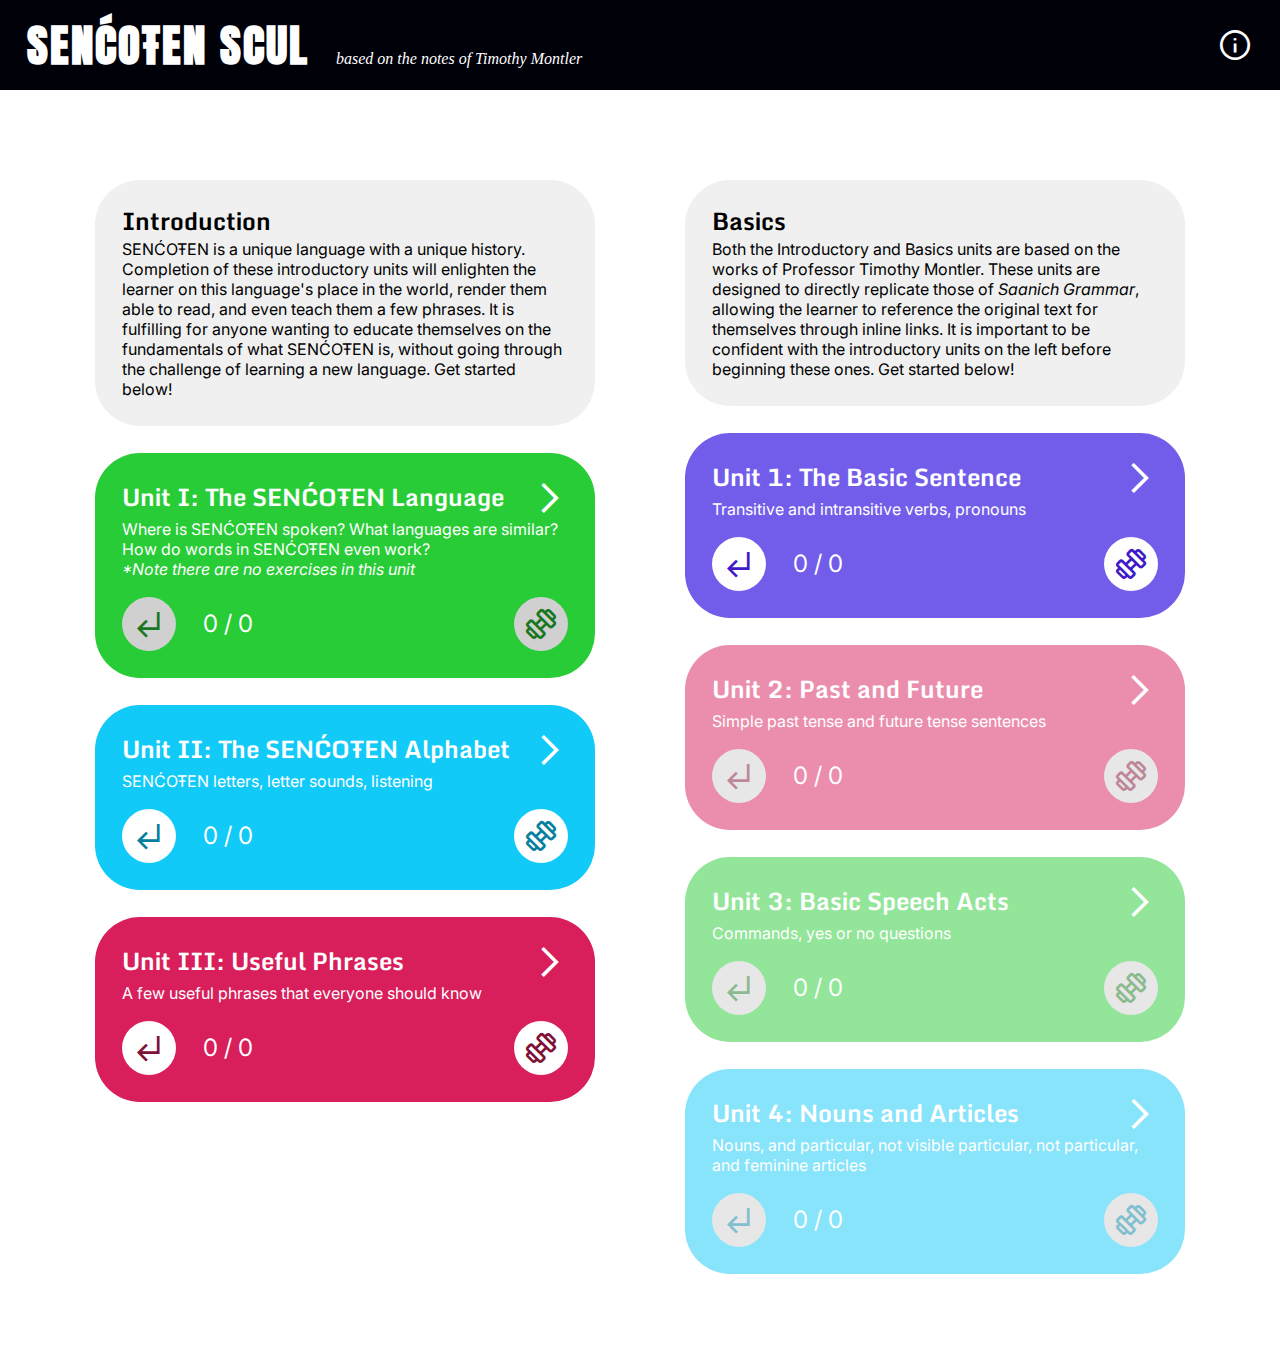
==== index.html @ 42f574f5 "first test" ====
<!DOCTYPE html>
<html lang="en">
<head>
    <meta charset="UTF-8">
    <meta http-equiv="X-UA-Compatible" content="IE=edge">
    <meta name="viewport" content="width=device-width, initial-scale=1.0">
    <link rel="stylesheet" href="style.css"/>
    <link rel="stylesheet" href="https://fonts.googleapis.com/css2?family=Material+Symbols+Outlined:opsz,wght,FILL,GRAD@48,400,0,0"/>
    <script src="script.js" defer></script>
    <title>SENĆOŦEN SCUL</title>
</head>

<body>

    <nav id="main-nav">
        <a href="#">
            <h1>SENĆOŦEN SCUL</h1>
            <span>based on the notes of Timothy Montler</span>
        </a>
        <div class="material-symbols-outlined" onclick="toggleInfobox()">info</div>
    </nav>

    <div id="info-lightbox">
        <div id="info-card">
            <h2>More Information</h2>
            <p>SENĆOŦEN SCUL is an modern online website with the aim of making the SENĆOŦEN language more accessible to all. It is intended provide insights ranging from the place SENĆOŦEN has in the world to small details in SENĆOŦEN grammar. Most of the content of this website is based off of the work of Professor Timothy Montler, who has dedicated much of this linguistic career to studying the SENĆOŦEN language.</p>
            <p><br>&copy; 2023 wmtmky.github.io/</p>
            <button onclick="toggleInfobox()">
                <h2>Great!</h2>
            </button>
        </div>
    </div>

    <main id="main">

        <section id="section-1">
            <header>
                <h2>Introduction</h2>
                <p>SENĆOŦEN is a unique language with a unique history. Completion of these introductory units will enlighten the learner on this language's place in the world, render them able to read, and even teach them a few phrases. It is fulfilling for anyone wanting to educate themselves on the fundamentals of what SENĆOŦEN is, without going through the challenge of learning a new language. Get started below!</p>
            </header>

            <div id="unit-i" class="unit green exerciseless" onclick="toggleUnit('i', event)">

                <div class="unit-heading">
                    <h2 class="unit-title">Unit I: The SENĆOŦEN Language</h2>
                    <div class="material-symbols-outlined">arrow_forward_ios</div>
                </div>

                <p class="unit-desc">Where is SENĆOŦEN spoken? What languages are similar? How do words in SENĆOŦEN even work?<br><em>*Note there are no exercises in this unit</em>
                </p>

                <div class="unit-body">
                    <div class="unit-stats">
                        <div id="unit-i-status" class="material-symbols-outlined">subdirectory_arrow_left</div>
                        <div class="unit-progress">
                            <span id="unit-i-progress">0</span> / 0
                        </div>
                    </div>
                    <div class="material-symbols-outlined">exercise</div>
                </div>
                
            </div>

            <div id="unit-ii" class="unit blue" onclick="toggleUnit('ii', event)">

                <div class="unit-heading">
                    <h2 class="unit-title">Unit II: The SENĆOŦEN Alphabet</h2>
                    <div class="material-symbols-outlined">arrow_forward_ios</div>
                </div>

                <p class="unit-desc">SENĆOŦEN letters, letter sounds, listening</p>

                <div class="unit-body">
                    <div class="unit-stats">
                        <div id="unit-ii-status" class="material-symbols-outlined">subdirectory_arrow_left</div>
                        <div class="unit-progress">
                            <span id="unit-ii-progress">0</span> / 0
                        </div>
                    </div>
                    <div class="material-symbols-outlined">exercise</div>
                </div>

            </div>

            <div id="unit-iii" class="unit red" onclick="toggleUnit('iii', event)">

                <div class="unit-heading">
                    <h2 class="unit-title">Unit III: Useful Phrases</h2>
                    <div class="material-symbols-outlined">arrow_forward_ios</div>
                </div>

                <p class="unit-desc">A few useful phrases that everyone should know</p>

                <div class="unit-body">
                    <div class="unit-stats">
                        <div id="unit-iii-status" class="material-symbols-outlined">subdirectory_arrow_left</div>
                        <div class="unit-progress">
                            <span id="unit-iii-progress">0</span> / 0
                        </div>
                    </div>
                    <div class="material-symbols-outlined">exercise</div>
                </div>

            </div>

        </section>
        
        <section id="section-2">
            <header>
                <h2>Basics</h2>
                <p>Both the Introductory and Basics units are based on the works of Professor Timothy Montler. These units are designed to directly replicate those of <em>Saanich Grammar</em>, allowing the learner to reference the original text for themselves through inline links. It is important to be confident with the introductory units on the left before beginning these ones. Get started below!</p>
            </header>

            <div id="unit-1" class="unit purple" onclick="toggleUnit(1, event)">

                <div class="unit-heading">
                    <h2 class="unit-title">Unit 1: The Basic Sentence</h2>
                    <div class="material-symbols-outlined">arrow_forward_ios</div>
                </div>

                <p class="unit-desc">Transitive and intransitive verbs, pronouns</p>

                <div class="unit-body">
                    <div class="unit-stats">
                        <div id="unit-1-status" class="material-symbols-outlined">subdirectory_arrow_left</div>
                        <div class="unit-progress">
                            <span id="unit-1-progress">0</span> / 0
                        </div>
                    </div>
                    <div class="material-symbols-outlined">exercise</div>
                </div>
                
            </div>

            <div id="unit-2" class="unit red unavailable" onclick="toggleUnit(2, event)">

                <div class="unit-heading">
                    <h2 class="unit-title">Unit 2: Past and Future</h2>
                    <div class="material-symbols-outlined">arrow_forward_ios</div>
                </div>

                <p class="unit-desc">Simple past tense and future tense sentences</p>

                <div class="unit-body">
                    <div class="unit-stats">
                        <div id="unit-s-status" class="material-symbols-outlined">subdirectory_arrow_left</div>
                        <div class="unit-progress">
                            <span id="unit-s-progress">0</span> / 0
                        </div>
                    </div>
                    <div class="material-symbols-outlined">exercise</div>
                </div>
                
            </div>

            <div id="unit-3" class="unit green unavailable" onclick="toggleUnit(3, event)">

                <div class="unit-heading">
                    <h2 class="unit-title">Unit 3: Basic Speech Acts</h2>
                    <div class="material-symbols-outlined">arrow_forward_ios</div>
                </div>

                <p class="unit-desc">Commands, yes or no questions</p>

                <div class="unit-body">
                    <div class="unit-stats">
                        <div id="unit-3-status" class="material-symbols-outlined">subdirectory_arrow_left</div>
                        <div class="unit-progress">
                            <span id="unit-3-progress">0</span> / 0
                        </div>
                    </div>
                    <div class="material-symbols-outlined">exercise</div>
                </div>
                
            </div>

            <div id="unit-4" class="unit blue unavailable" onclick="toggleUnit(4, event)">

                <div class="unit-heading">
                    <h2 class="unit-title">Unit 4: Nouns and Articles</h2>
                    <div class="material-symbols-outlined">arrow_forward_ios</div>
                </div>

                <p class="unit-desc">Nouns, and particular, not visible particular, not particular, and feminine articles</p>

                <div class="unit-body">
                    <div class="unit-stats">
                        <div id="unit-4-status" class="material-symbols-outlined">subdirectory_arrow_left</div>
                        <div class="unit-progress">
                            <span id="unit-4-progress">0</span> / 0
                        </div>
                    </div>
                    <div class="material-symbols-outlined">exercise</div>
                </div>
                
            </div>

        </section>

    </main>

</body>
</html>
---- style.css ----
@import url('https://fonts.googleapis.com/css2?family=Anton&family=Inter:wght@400;700&family=Monda:wght@700&family=Questrial&display=swap');

:root{
    --red-medium: #d81e5b;
    --green-medium: #28cc36;
    --blue-medium: #12caf8;
    --purple-medium: #725dea;
    --gold-medium: #ffc20a;

    --red-dark: #7e1135;
    --green-dark: #187720;
    --blue-dark: #05809e;
    --purple-dark: #401ac7;
    --gold-dark: #a37a00;

    --red-light: #eb6f99;
    --green-light: #77e480;
    --blue-light: #74e0fb;
    --purple-light: #c0b7f6;
    --gold-light: #ffdb70;

    --white: #ffffff;
    --grey-light: #f0f0f0;
    --grey-medium: #d0d0d0;
    --grey-dark: #092327;
    --black: #000009;
    
    --header-height: 10vh;
    --secondary-height: 3vh;
}

* div.material-symbols-outlined{
    transition: 250ms;
    font-size: 36px;
}

.material-symbols-outlined:hover{
    transform: scale(1.25);
}

*:is(h2,h3) {
    font-family: Monda, 'Arial Narrow Bold', sans-serif;
    font-weight: bold;
    margin: 0;
    line-height: 1.2;
}

*{
    box-sizing: border-box;
}

html{
    scroll-behavior: smooth;
}

body{
    background-color: var(--white);
    margin: 0;
    padding: 0;
    font-family: Inter, 'Arial Narrow Bold', sans-serif;
    user-select: none;
}

nav#main-nav{
    display: flex;
    position: fixed;
    top: 0;
    left: 0;
    height: var(--header-height);
    width: 100%;
    flex-direction: row;
    justify-content: space-between;
    align-items: center;
    font-family: 'Times New Roman', Times, serif;
    background-color: var(--black);
    color: var(--white);
    z-index: 1;
}

    nav#main-nav a{
        display: flex;
        flex-direction: row;
        align-items: baseline;
        color: inherit;
        text-decoration: inherit;
    }

    nav#main-nav h1{
        margin: 0 0 0 var(--secondary-height);
        font-family: Anton, Impact, Haettenschweiler, 'Arial Narrow Bold', sans-serif;
        font-size: min(5vh, 8vw);
        letter-spacing: 2px;
    }
    
    nav#main-nav span{
        display: none;
        margin-left: var(--secondary-height);
        font-style: italic;
    }

    nav#main-nav div{
        margin-right: var(--secondary-height);
    }

div#info-lightbox{
    position: fixed;
    display: none;
    top: 0;
    left: 0;
    width: 100%;
    height: 100%;
    padding: var(--header-height);
    justify-content: center;
    align-items: center;
    background-color: #000009cc;
    z-index: 2;
}

    div#info-lightbox div#info-card{
        background-color: var(--white);
        max-width: 500px;
        align-items: center;
    }

    div#info-lightbox div#info-card button{
        background-color: var(--green-medium);
        margin-top: var(--secondary-height);
        padding: 1vh;
        color: var(--white);
        border: 2px solid var(--black);
        border-radius: 1vh;
    }

main#main{
    display: grid;
    margin-top: var(--header-height);
    padding: var(--secondary-height);
    gap: var(--header-height);
    grid-template-columns: min(500px, 96%);
    justify-content: center;
    justify-items: center;
}

main#main section{
    display: flex;
    flex-direction: column;
    gap: var(--secondary-height);
}

main#main section *:is(header, div.unit), div#info-lightbox div#info-card {
    display: flex;
    padding: var(--secondary-height);
    border-radius: 5vh;
    flex-direction: column;
}

main#main section header{
    align-items: flex-start;
    background-color: var(--grey-light);
}

    main#main section *:is(header, div.unit) p, div#info-lightbox p{
        margin: 3px 0 0 0;
    }

main#main section div.unit{
    color: white;
    transition: 250ms;
    box-shadow: 0 0 0 black;
}

    main#main section div.unit:not(.unavailable):hover{
        transform: translate(5px, 5px);
    }

    main#main section div.unit:is(.green){
        background-color: var(--green-medium);
    }

        main#main section div.unit:is(.green):not(.unavailable):hover{
            box-shadow: -5px -5px 0 var(--green-dark);
        }

        main#main section div.unit:is(.green) div.unit-body div.material-symbols-outlined{
            color: var(--green-dark);
        }

    main#main section div.unit:is(.blue){
        background-color: var(--blue-medium);
    }

        main#main section div.unit:is(.blue):not(.unavailable):hover{
            box-shadow: -5px -5px 0 var(--blue-dark);
        }

        main#main section div.unit:is(.blue) div.unit-body div.material-symbols-outlined{
            color: var(--blue-dark);
        }

    main#main section div.unit:is(.red){
        background-color: var(--red-medium);
    }
    
        main#main section div.unit:is(.red):not(.unavailable):hover{
            box-shadow: -5px -5px 0 var(--red-dark);
        }

        main#main section div.unit:is(.red) div.unit-body div.material-symbols-outlined{
            color: var(--red-dark);
        }

    main#main section div.unit:is(.purple){
        background-color: var(--purple-medium);
    }
    
        main#main section div.unit:is(.purple):not(.unavailable):hover{
            box-shadow: -5px -5px 0 var(--purple-dark);
        }

        main#main section div.unit:is(.purple) div.unit-body div.material-symbols-outlined{
            color: var(--purple-dark);
        }

    main#main section div.unit:is(.unavailable) {
        opacity: 0.5;
    }

    main#main section div.unit div:is(.unit-heading,.unit-body,.unit-stats){
        display: flex;
        flex-direction: row;
        justify-content: space-between;
        align-items: center;
    }

    main#main section div.unit:not(.unavailable):hover h2.unit-title{
        text-decoration: underline;
    }

    main#main section div.unit div.unit-body{
        margin-top: 2vh;
    }

        main#main section div.unit div.unit-body div.unit-progress{
            margin-left: var(--secondary-height);
            font-size: 24px;
        }

        main#main section div.unit div.unit-body div.material-symbols-outlined{
            padding: 1vh;
            border-radius: var(--header-height);
            background-color: white;
        }
        
        main#main section div.unit div.unit-body div.material-symbols-outlined:hover{
            transform: scale(1.1);
        }

        main#main section div.unit:is(.exerciseless, .unavailable) div.unit-body div.material-symbols-outlined{
            background-color: var(--grey-medium);
        }

        main#main section div.unit:is(.exerciseless, .unavailable) div.unit-body div.material-symbols-outlined:hover{
            transform: scale(1);
        }

@media only screen and (min-width: 1000px) {
    main#main{
        padding: var(--header-height);
        grid-template-columns: repeat(2, min(500px, calc(50vw - 15vh)));
    }
}

@media only screen and (min-width: 600px) {
    nav#main-nav a span{
        display: block;
    }
}



nav#overview-header{
    display: flex;
    position: fixed;
    top: 0;
    left: 0;
    height: var(--header-height);
    width: 100%;
    flex-direction: row;
    justify-content: space-between;
    align-items: center;
    background-color: var(--grey-dark);
    color: var(--white);
    z-index: 4;
}

    nav#overview-header div.material-symbols-outlined{
        margin: var(--secondary-height);
    }

main#overview-body{
    margin-top: var(--header-height);
    padding: var(--secondary-height);
}
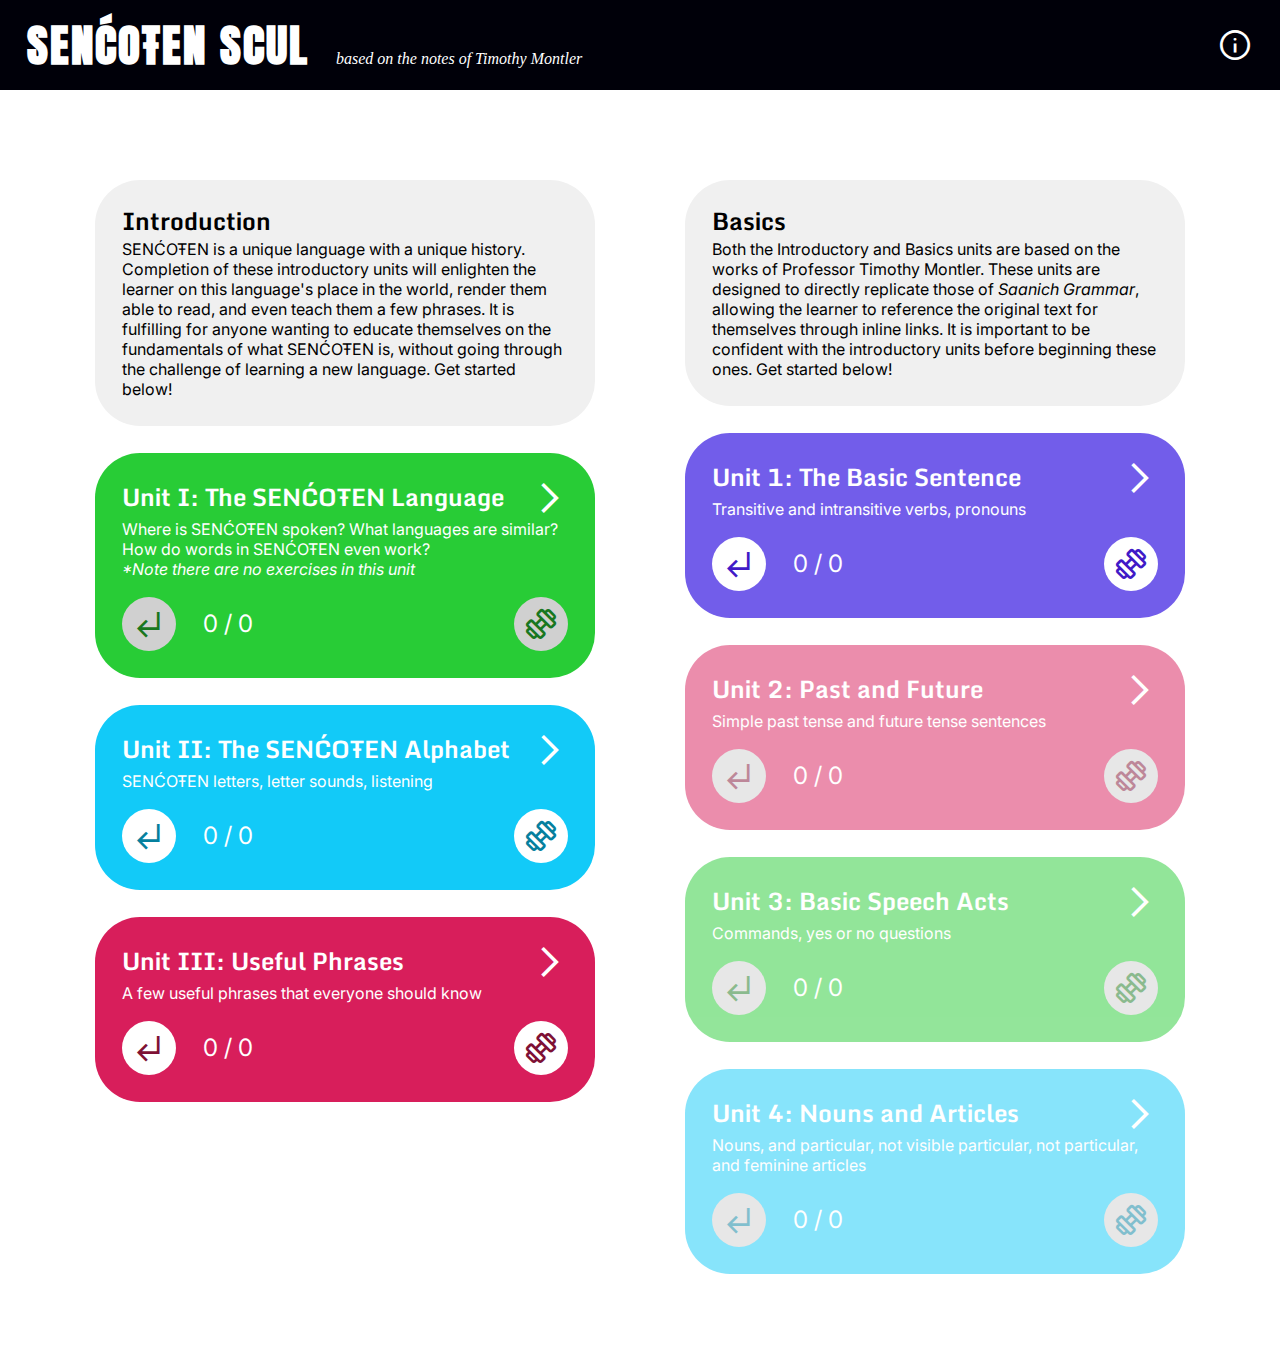
==== commit 2131e604: "04 15 16 20" ====
--- a/index.html
+++ b/index.html
@@ -39,7 +39,7 @@
                 <p>SENĆOŦEN is a unique language with a unique history. Completion of these introductory units will enlighten the learner on this language's place in the world, render them able to read, and even teach them a few phrases. It is fulfilling for anyone wanting to educate themselves on the fundamentals of what SENĆOŦEN is, without going through the challenge of learning a new language. Get started below!</p>
             </header>
 
-            <div id="unit-i" class="unit green exerciseless" onclick="toggleUnit('i', event)">
+            <div id="unit-i" class="unit green exerciseless" onclick="redirectUnit('i', event)">
 
                 <div class="unit-heading">
                     <h2 class="unit-title">Unit I: The SENĆOŦEN Language</h2>
@@ -61,7 +61,7 @@
                 
             </div>
 
-            <div id="unit-ii" class="unit blue" onclick="toggleUnit('ii', event)">
+            <div id="unit-ii" class="unit blue" onclick="redirectUnit('ii', event)">
 
                 <div class="unit-heading">
                     <h2 class="unit-title">Unit II: The SENĆOŦEN Alphabet</h2>
@@ -82,7 +82,7 @@
 
             </div>
 
-            <div id="unit-iii" class="unit red" onclick="toggleUnit('iii', event)">
+            <div id="unit-iii" class="unit red" onclick="redirectUnit('iii', event)">
 
                 <div class="unit-heading">
                     <h2 class="unit-title">Unit III: Useful Phrases</h2>
@@ -108,10 +108,10 @@
         <section id="section-2">
             <header>
                 <h2>Basics</h2>
-                <p>Both the Introductory and Basics units are based on the works of Professor Timothy Montler. These units are designed to directly replicate those of <em>Saanich Grammar</em>, allowing the learner to reference the original text for themselves through inline links. It is important to be confident with the introductory units on the left before beginning these ones. Get started below!</p>
+                <p>Both the Introductory and Basics units are based on the works of Professor Timothy Montler. These units are designed to directly replicate those of <em>Saanich Grammar</em>, allowing the learner to reference the original text for themselves through inline links. It is important to be confident with the introductory units before beginning these ones. Get started below!</p>
             </header>
 
-            <div id="unit-1" class="unit purple" onclick="toggleUnit(1, event)">
+            <div id="unit-1" class="unit purple" onclick="redirectUnit(1, event)">
 
                 <div class="unit-heading">
                     <h2 class="unit-title">Unit 1: The Basic Sentence</h2>
@@ -132,7 +132,7 @@
                 
             </div>
 
-            <div id="unit-2" class="unit red unavailable" onclick="toggleUnit(2, event)">
+            <div id="unit-2" class="unit red unavailable" onclick="redirectUnit(2, event)">
 
                 <div class="unit-heading">
                     <h2 class="unit-title">Unit 2: Past and Future</h2>
@@ -153,7 +153,7 @@
                 
             </div>
 
-            <div id="unit-3" class="unit green unavailable" onclick="toggleUnit(3, event)">
+            <div id="unit-3" class="unit green unavailable" onclick="redirectUnit(3, event)">
 
                 <div class="unit-heading">
                     <h2 class="unit-title">Unit 3: Basic Speech Acts</h2>
@@ -174,7 +174,7 @@
                 
             </div>
 
-            <div id="unit-4" class="unit blue unavailable" onclick="toggleUnit(4, event)">
+            <div id="unit-4" class="unit blue unavailable" onclick="redirectUnit(4, event)">
 
                 <div class="unit-heading">
                     <h2 class="unit-title">Unit 4: Nouns and Articles</h2>
--- a/style.css
+++ b/style.css
@@ -24,6 +24,11 @@
     --grey-medium: #d0d0d0;
     --grey-dark: #092327;
     --black: #000009;
+
+    --accent-medium: var(--grey-dark);
+    --accent-dark: var(--black);
+    --accent-light: var(--grey-medium);
+    --clear: rgba(0,0,0,0);
     
     --header-height: 10vh;
     --secondary-height: 3vh;
@@ -34,7 +39,7 @@
     font-size: 36px;
 }
 
-.material-symbols-outlined:hover{
+.material-symbols-outlined:not(.exerciseless):hover{
     transform: scale(1.25);
 }
 
@@ -171,6 +176,7 @@
 
     main#main section div.unit:not(.unavailable):hover{
         transform: translate(5px, 5px);
+        cursor: pointer;
     }
 
     main#main section div.unit:is(.green){
@@ -278,7 +284,7 @@
 
 
 
-nav#overview-header{
+nav#overview-header, nav#learn-header{
     display: flex;
     position: fixed;
     top: 0;
@@ -288,16 +294,83 @@
     flex-direction: row;
     justify-content: space-between;
     align-items: center;
-    background-color: var(--grey-dark);
+    background-color: var(--accent-medium);
     color: var(--white);
-    z-index: 4;
-}
-
-    nav#overview-header div.material-symbols-outlined{
+    z-index: 1;
+}
+
+    nav#overview-header #overview-title{
+        overflow: hidden;
+        white-space: nowrap;
+        text-overflow: ellipsis;
+    }
+
+    nav#overview-header #overview-title:hover{
+        white-space: normal;
+    }
+
+    *:is(nav#overview-header, nav#learn-header) div.material-symbols-outlined{
         margin: var(--secondary-height);
     }
-
+    
 main#overview-body{
+    display: flex;
+    flex-direction: column;
+    gap: var(--secondary-height);
     margin-top: var(--header-height);
     padding: var(--secondary-height);
 }
+
+    main#overview-body div#overview-details{
+        display: flex;
+        flex-direction: column;
+        gap: var(--secondary-height);
+    }
+
+        main#overview-body div#overview-details div#overview-citation{
+            color: var(--grey-dark);
+            font-size: small;
+        }
+
+    main#overview-body div#overview-content{
+        display: grid;
+        grid-template-columns: 48px 48px 48px 1fr;
+        align-items: center;
+        column-gap: var(--secondary-height);
+        max-width: 100%;
+    }
+
+        main#overview-body div#overview-content div.lesson-btn-wrap{
+            display: flex;
+            justify-content: center;
+            align-items: center;
+            height: 100%;
+            padding: 1vh;
+            background-image: linear-gradient(90deg, var(--clear), var(--clear) 40%, var(--accent-light) 40%, var(--accent-light) 60%, var(--clear) 60%);
+        }
+
+            main#overview-body div#overview-content div.lesson-btn-wrap div.material-symbols-outlined{
+                background-color: var(--accent-medium);
+                color: var(--white);
+                padding: 1vh;
+                border-radius: var(--header-height);
+            }
+
+            main#overview-body div#overview-content div.lesson-btn-wrap div.material-symbols-outlined:is(.exerciseless){
+                background-color: var(--accent-light);
+            }
+
+        main#overview-body div#overview-content div.lesson-desc{
+            margin: 1vh 0;
+        }
+
+main#lesson-body{
+    margin-top: var(--header-height);
+    padding: var(--secondary-height);
+}
+
+@media only screen and (min-width: 1000px) {
+    *:is(main#overview-body, main#lesson-body) {
+        padding: var(--header-height);
+    }
+}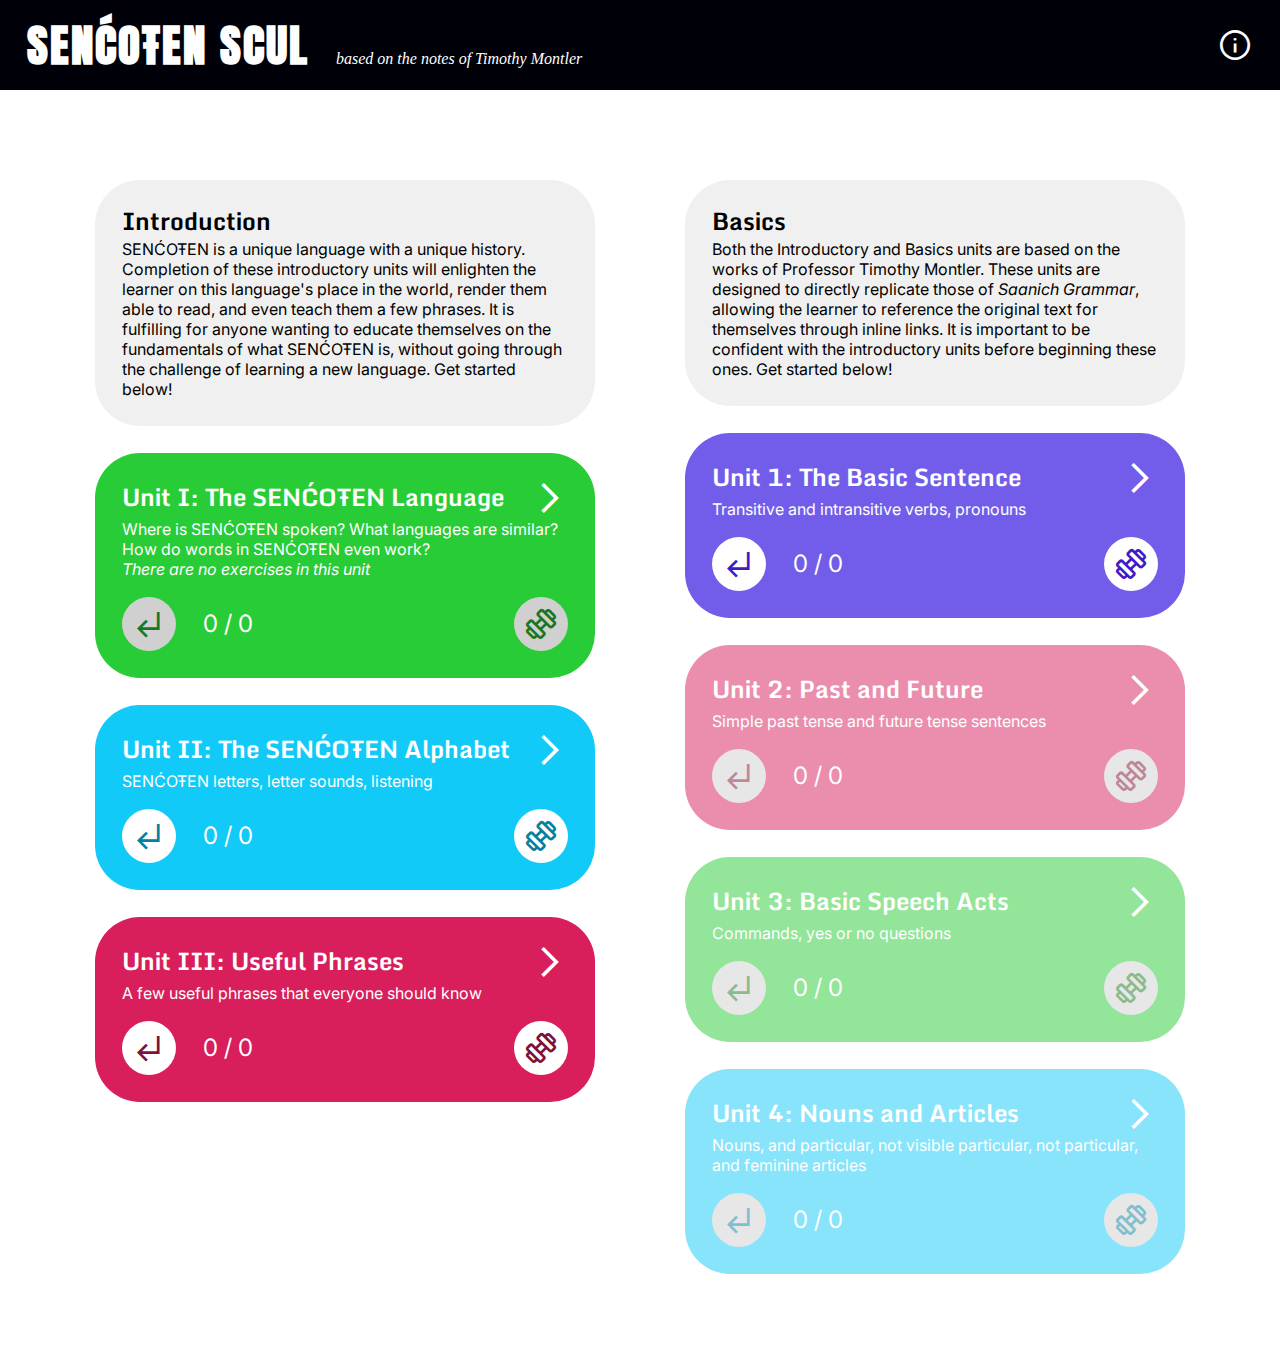
==== commit d6482821: "04161610" ====
--- a/index.html
+++ b/index.html
@@ -23,8 +23,8 @@
     <div id="info-lightbox">
         <div id="info-card">
             <h2>More Information</h2>
-            <p>SENĆOŦEN SCUL is an modern online website with the aim of making the SENĆOŦEN language more accessible to all. It is intended provide insights ranging from the place SENĆOŦEN has in the world to small details in SENĆOŦEN grammar. Most of the content of this website is based off of the work of Professor Timothy Montler, who has dedicated much of this linguistic career to studying the SENĆOŦEN language.</p>
-            <p><br>&copy; 2023 wmtmky.github.io/</p>
+            <p>SENĆOŦEN SCUL is an modern online website with the aim of making the SENĆOŦEN language more accessible to all. It is intended provide insights ranging from the place SENĆOŦEN has in the world to small details in SENĆOŦEN grammar. Most of the content of this website is based off of the work of Professor Timothy Montler, who has dedicated a significant portion of his linguistic career to studying the SENĆOŦEN language.</p>
+            <p><br>2023, Wmtmky.github.io/SENCOTENSCUL<br>Created on traditional Coast Salish Land</p>
             <button onclick="toggleInfobox()">
                 <h2>Great!</h2>
             </button>
@@ -46,7 +46,7 @@
                     <div class="material-symbols-outlined">arrow_forward_ios</div>
                 </div>
 
-                <p class="unit-desc">Where is SENĆOŦEN spoken? What languages are similar? How do words in SENĆOŦEN even work?<br><em>*Note there are no exercises in this unit</em>
+                <p class="unit-desc">Where is SENĆOŦEN spoken? What languages are similar? How do words in SENĆOŦEN even work?<br><em>There are no exercises in this unit</em>
                 </p>
 
                 <div class="unit-body">
--- a/style.css
+++ b/style.css
@@ -41,6 +41,7 @@
 
 .material-symbols-outlined:not(.exerciseless):hover{
     transform: scale(1.25);
+    cursor: pointer;
 }
 
 *:is(h2,h3) {
@@ -284,7 +285,7 @@
 
 
 
-nav#overview-header, nav#learn-header{
+nav:not(#main-nav){
     display: flex;
     position: fixed;
     top: 0;
@@ -309,14 +310,21 @@
         white-space: normal;
     }
 
-    *:is(nav#overview-header, nav#learn-header) div.material-symbols-outlined{
+    nav:not(#main-nav) div.material-symbols-outlined{
         margin: var(--secondary-height);
+    }
+
+    nav#exercise-header div#exercise-stats{
+        margin-right: var(--secondary-height);
+        font-size: large;
     }
     
 main#overview-body{
     display: flex;
     flex-direction: column;
     gap: var(--secondary-height);
+    top: 0;
+    left: 0;
     margin-top: var(--header-height);
     padding: var(--secondary-height);
 }
@@ -326,6 +334,11 @@
         flex-direction: column;
         gap: var(--secondary-height);
     }
+
+        main#overview-body div#overview-details div#overview-desc{
+            user-select: auto;
+            max-width: 600px;
+        }
 
         main#overview-body div#overview-details div#overview-citation{
             color: var(--grey-dark);
@@ -364,13 +377,32 @@
             margin: 1vh 0;
         }
 
-main#lesson-body{
+main:not(#main-nav){
     margin-top: var(--header-height);
     padding: var(--secondary-height);
+    top: 0;
+    left: 0;
+}
+
+main#exercise-nav {
+    display: flex;
+    flex-direction: column;
+    align-items: center;
+    justify-content: center;
+}
+
+footer#exercise-footer{
+    position: fixed;
+    display: flex;
+    flex-direction: row;
+    left: 0;
+    bottom: 0;
+    height: 20vh;
+    width: 100%;
 }
 
 @media only screen and (min-width: 1000px) {
-    *:is(main#overview-body, main#lesson-body) {
+    main:not(#main-nav){
         padding: var(--header-height);
     }
 }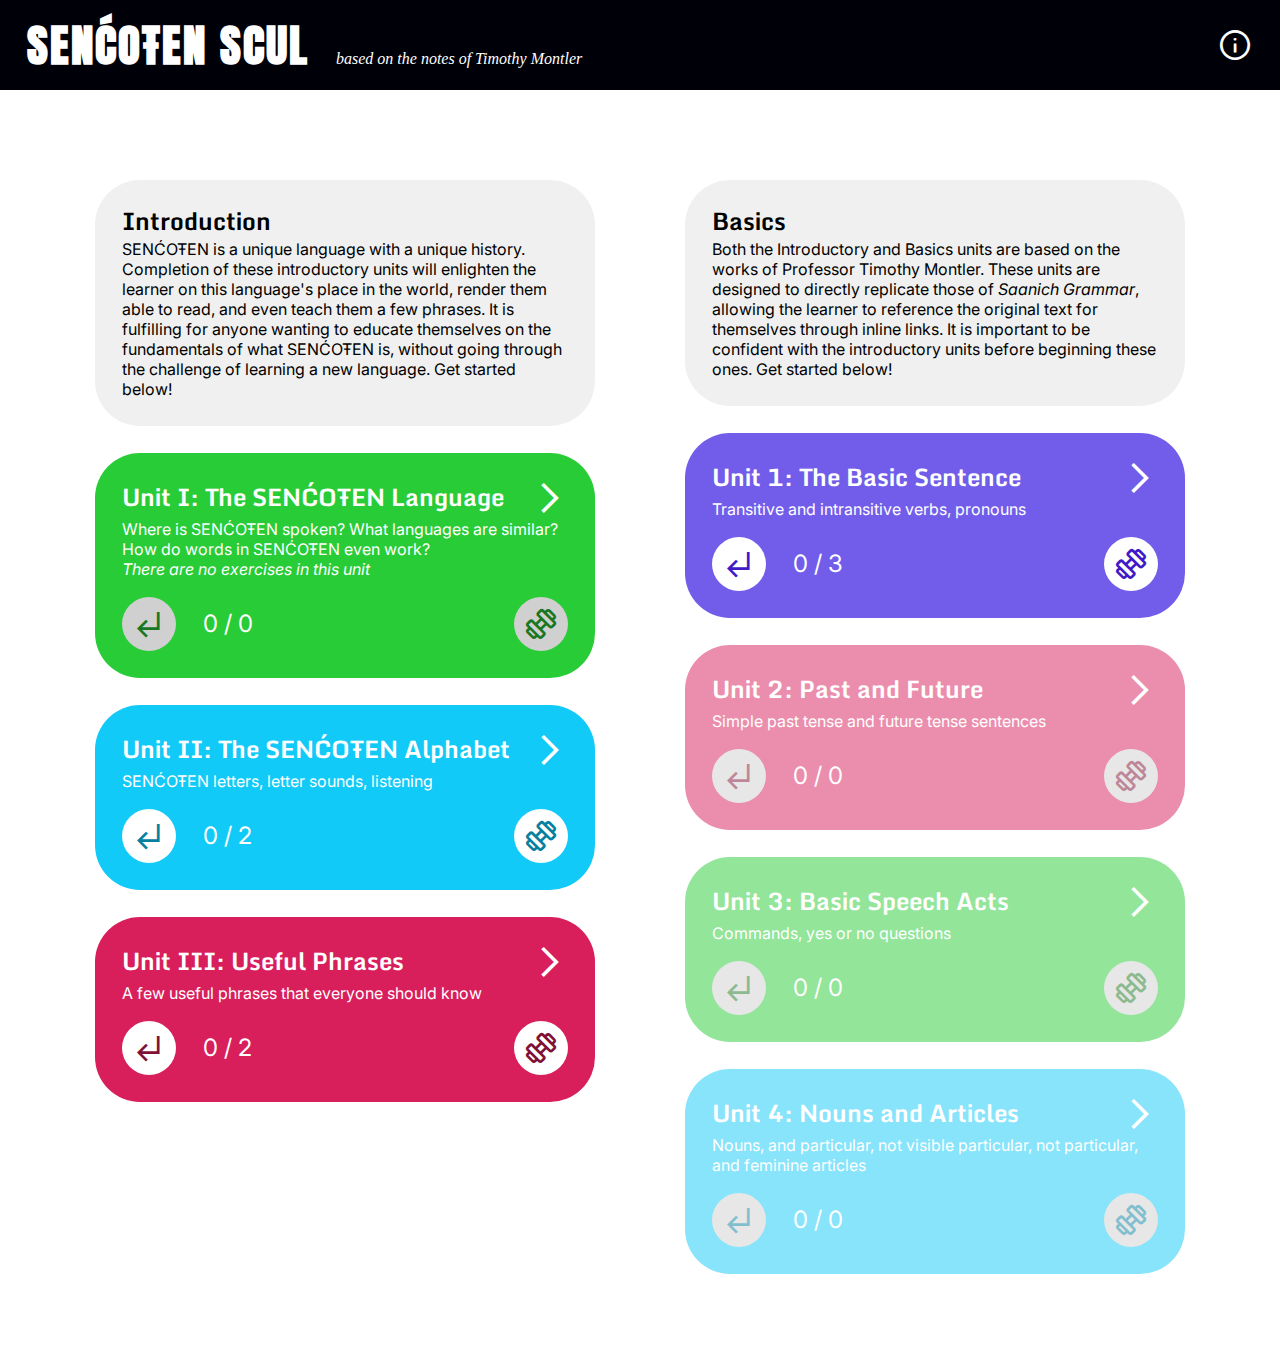
==== commit 05bf413f: "04161957" ====
--- a/index.html
+++ b/index.html
@@ -24,7 +24,7 @@
         <div id="info-card">
             <h2>More Information</h2>
             <p>SENĆOŦEN SCUL is an modern online website with the aim of making the SENĆOŦEN language more accessible to all. It is intended provide insights ranging from the place SENĆOŦEN has in the world to small details in SENĆOŦEN grammar. Most of the content of this website is based off of the work of Professor Timothy Montler, who has dedicated a significant portion of his linguistic career to studying the SENĆOŦEN language.</p>
-            <p><br>2023, Wmtmky.github.io/SENCOTENSCUL<br>Created on traditional Coast Salish Land</p>
+            <p>Created on traditional Coast Salish Land</p>
             <button onclick="toggleInfobox()">
                 <h2>Great!</h2>
             </button>
@@ -53,7 +53,7 @@
                     <div class="unit-stats">
                         <div id="unit-i-status" class="material-symbols-outlined">subdirectory_arrow_left</div>
                         <div class="unit-progress">
-                            <span id="unit-i-progress">0</span> / 0
+                            <span id="unit-i-progress">0</span> / <span id="unit-i-total">0</span>
                         </div>
                     </div>
                     <div class="material-symbols-outlined">exercise</div>
@@ -72,12 +72,12 @@
 
                 <div class="unit-body">
                     <div class="unit-stats">
-                        <div id="unit-ii-status" class="material-symbols-outlined">subdirectory_arrow_left</div>
-                        <div class="unit-progress">
-                            <span id="unit-ii-progress">0</span> / 0
-                        </div>
-                    </div>
-                    <div class="material-symbols-outlined">exercise</div>
+                        <div id="unit-ii-status" onclick="unitEnter('ii')" class="material-symbols-outlined">subdirectory_arrow_left</div>
+                        <div class="unit-progress">
+                            <span id="unit-ii-progress">0</span> / <span id="unit-ii-total">0</span>
+                        </div>
+                    </div>
+                    <div onclick="unitExercise('ii')" class="material-symbols-outlined">exercise</div>
                 </div>
 
             </div>
@@ -93,12 +93,12 @@
 
                 <div class="unit-body">
                     <div class="unit-stats">
-                        <div id="unit-iii-status" class="material-symbols-outlined">subdirectory_arrow_left</div>
-                        <div class="unit-progress">
-                            <span id="unit-iii-progress">0</span> / 0
-                        </div>
-                    </div>
-                    <div class="material-symbols-outlined">exercise</div>
+                        <div id="unit-iii-status" onclick="unitEnter('iii')" class="material-symbols-outlined">subdirectory_arrow_left</div>
+                        <div class="unit-progress">
+                            <span id="unit-iii-progress">0</span> / <span id="unit-iii-total">0</span>
+                        </div>
+                    </div>
+                    <div onclick="unitExercise('iii')" class="material-symbols-outlined">exercise</div>
                 </div>
 
             </div>
@@ -122,12 +122,12 @@
 
                 <div class="unit-body">
                     <div class="unit-stats">
-                        <div id="unit-1-status" class="material-symbols-outlined">subdirectory_arrow_left</div>
-                        <div class="unit-progress">
-                            <span id="unit-1-progress">0</span> / 0
-                        </div>
-                    </div>
-                    <div class="material-symbols-outlined">exercise</div>
+                        <div id="unit-1-status" onclick="unitEnter('1')" class="material-symbols-outlined">subdirectory_arrow_left</div>
+                        <div class="unit-progress">
+                            <span id="unit-1-progress">0</span> / <span id="unit-1-total">0</span>
+                        </div>
+                    </div>
+                    <div onclick="unitExercise('1')" class="material-symbols-outlined">exercise</div>
                 </div>
                 
             </div>
@@ -136,19 +136,19 @@
 
                 <div class="unit-heading">
                     <h2 class="unit-title">Unit 2: Past and Future</h2>
-                    <div class="material-symbols-outlined">arrow_forward_ios</div>
+                    <div class="material-symbols-outlined unavailable">arrow_forward_ios</div>
                 </div>
 
                 <p class="unit-desc">Simple past tense and future tense sentences</p>
 
                 <div class="unit-body">
                     <div class="unit-stats">
-                        <div id="unit-s-status" class="material-symbols-outlined">subdirectory_arrow_left</div>
+                        <div id="unit-s-status" onclick="unitEnter('2')" class="material-symbols-outlined">subdirectory_arrow_left</div>
                         <div class="unit-progress">
                             <span id="unit-s-progress">0</span> / 0
                         </div>
                     </div>
-                    <div class="material-symbols-outlined">exercise</div>
+                    <div onclick="unitExercise('2')" class="material-symbols-outlined">exercise</div>
                 </div>
                 
             </div>
@@ -157,19 +157,19 @@
 
                 <div class="unit-heading">
                     <h2 class="unit-title">Unit 3: Basic Speech Acts</h2>
-                    <div class="material-symbols-outlined">arrow_forward_ios</div>
+                    <div class="material-symbols-outlined unavailable">arrow_forward_ios</div>
                 </div>
 
                 <p class="unit-desc">Commands, yes or no questions</p>
 
                 <div class="unit-body">
                     <div class="unit-stats">
-                        <div id="unit-3-status" class="material-symbols-outlined">subdirectory_arrow_left</div>
+                        <div id="unit-3-status" onclick="unitEnter('3')" class="material-symbols-outlined">subdirectory_arrow_left</div>
                         <div class="unit-progress">
                             <span id="unit-3-progress">0</span> / 0
                         </div>
                     </div>
-                    <div class="material-symbols-outlined">exercise</div>
+                    <div onclick="unitExercise('3')" class="material-symbols-outlined">exercise</div>
                 </div>
                 
             </div>
@@ -178,19 +178,19 @@
 
                 <div class="unit-heading">
                     <h2 class="unit-title">Unit 4: Nouns and Articles</h2>
-                    <div class="material-symbols-outlined">arrow_forward_ios</div>
+                    <div class="material-symbols-outlined unavailable">arrow_forward_ios</div>
                 </div>
 
                 <p class="unit-desc">Nouns, and particular, not visible particular, not particular, and feminine articles</p>
 
                 <div class="unit-body">
                     <div class="unit-stats">
-                        <div id="unit-4-status" class="material-symbols-outlined">subdirectory_arrow_left</div>
+                        <div id="unit-4-status" onclick="unitEnter('4')" class="material-symbols-outlined">subdirectory_arrow_left</div>
                         <div class="unit-progress">
                             <span id="unit-4-progress">0</span> / 0
                         </div>
                     </div>
-                    <div class="material-symbols-outlined">exercise</div>
+                    <div onclick="unitExercise('4')" class="material-symbols-outlined">exercise</div>
                 </div>
                 
             </div>
--- a/style.css
+++ b/style.css
@@ -39,7 +39,7 @@
     font-size: 36px;
 }
 
-.material-symbols-outlined:not(.exerciseless):hover{
+.material-symbols-outlined:not(.exerciseless,.unavailable):hover{
     transform: scale(1.25);
     cursor: pointer;
 }
@@ -268,6 +268,7 @@
 
         main#main section div.unit:is(.exerciseless, .unavailable) div.unit-body div.material-symbols-outlined:hover{
             transform: scale(1);
+            cursor: default;
         }
 
 @media only screen and (min-width: 1000px) {
@@ -337,7 +338,7 @@
 
         main#overview-body div#overview-details div#overview-desc{
             user-select: auto;
-            max-width: 600px;
+            max-width: 1000px;
         }
 
         main#overview-body div#overview-details div#overview-citation{
@@ -384,11 +385,13 @@
     left: 0;
 }
 
-main#exercise-nav {
+main#exercise-body {
     display: flex;
     flex-direction: column;
     align-items: center;
     justify-content: center;
+    height: calc(100vh - 3 * var(--header-height));
+    overflow-y: auto;
 }
 
 footer#exercise-footer{
@@ -397,9 +400,22 @@
     flex-direction: row;
     left: 0;
     bottom: 0;
-    height: 20vh;
+    height: calc(2 * var(--header-height));
     width: 100%;
 }
+
+footer#exercise-footer div#question-status{
+    display: flex;
+    flex-direction: column;
+}
+
+    footer#exercise-footer div:is(#next-question-btn, #question-correct-answer){
+        font-family: Monda, 'Arial Narrow Bold', sans-serif;
+        font-weight: bold;
+        font-size: large;
+    }
+
+
 
 @media only screen and (min-width: 1000px) {
     main:not(#main-nav){
